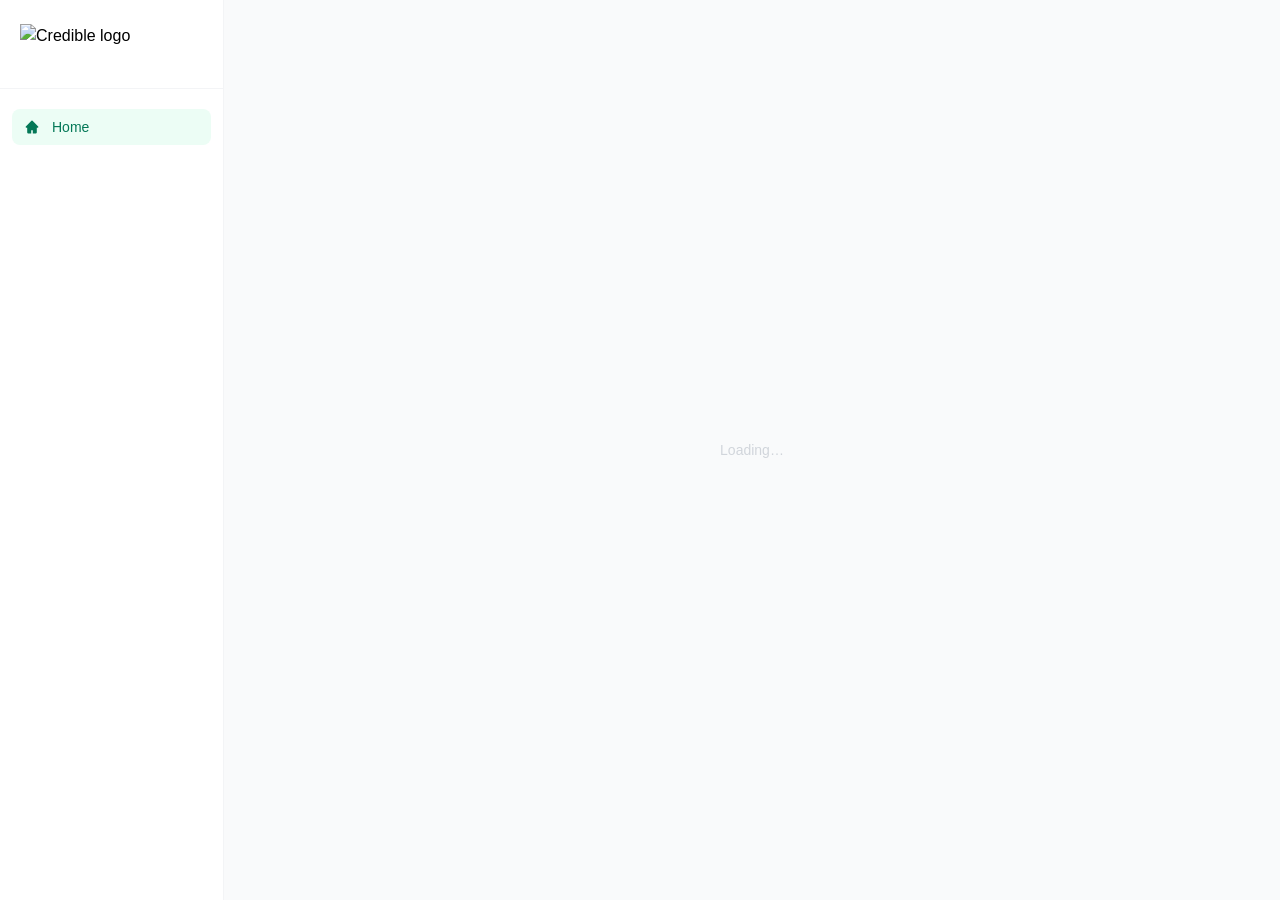
==== credhydro/index.html @ 875f3a6c "Add CredHydro dashboard Live hydroponic monitoring dashboard built with React + Vite. Displays pH, E" ====
<!doctype html>
<html lang="en">
  <head>
    <meta charset="UTF-8" />
    <link rel="icon" type="image/avif" href="/credhydro/images/Credible_Logo.png.avif" />
    <meta name="viewport" content="width=device-width, initial-scale=1.0" />
    <title>CredHydro Dashboard</title>
    <script type="module" crossorigin src="/credhydro/assets/index-Dl5Q5G6D.js"></script>
    <link rel="stylesheet" crossorigin href="/credhydro/assets/index-CTceBb5n.css">
  </head>
  <body>
    <div id="root"></div>
  </body>
</html>
---- credhydro/assets/index-CTceBb5n.css ----
*,:before,:after{--tw-border-spacing-x: 0;--tw-border-spacing-y: 0;--tw-translate-x: 0;--tw-translate-y: 0;--tw-rotate: 0;--tw-skew-x: 0;--tw-skew-y: 0;--tw-scale-x: 1;--tw-scale-y: 1;--tw-pan-x: ;--tw-pan-y: ;--tw-pinch-zoom: ;--tw-scroll-snap-strictness: proximity;--tw-gradient-from-position: ;--tw-gradient-via-position: ;--tw-gradient-to-position: ;--tw-ordinal: ;--tw-slashed-zero: ;--tw-numeric-figure: ;--tw-numeric-spacing: ;--tw-numeric-fraction: ;--tw-ring-inset: ;--tw-ring-offset-width: 0px;--tw-ring-offset-color: #fff;--tw-ring-color: rgb(59 130 246 / .5);--tw-ring-offset-shadow: 0 0 #0000;--tw-ring-shadow: 0 0 #0000;--tw-shadow: 0 0 #0000;--tw-shadow-colored: 0 0 #0000;--tw-blur: ;--tw-brightness: ;--tw-contrast: ;--tw-grayscale: ;--tw-hue-rotate: ;--tw-invert: ;--tw-saturate: ;--tw-sepia: ;--tw-drop-shadow: ;--tw-backdrop-blur: ;--tw-backdrop-brightness: ;--tw-backdrop-contrast: ;--tw-backdrop-grayscale: ;--tw-backdrop-hue-rotate: ;--tw-backdrop-invert: ;--tw-backdrop-opacity: ;--tw-backdrop-saturate: ;--tw-backdrop-sepia: ;--tw-contain-size: ;--tw-contain-layout: ;--tw-contain-paint: ;--tw-contain-style: }::backdrop{--tw-border-spacing-x: 0;--tw-border-spacing-y: 0;--tw-translate-x: 0;--tw-translate-y: 0;--tw-rotate: 0;--tw-skew-x: 0;--tw-skew-y: 0;--tw-scale-x: 1;--tw-scale-y: 1;--tw-pan-x: ;--tw-pan-y: ;--tw-pinch-zoom: ;--tw-scroll-snap-strictness: proximity;--tw-gradient-from-position: ;--tw-gradient-via-position: ;--tw-gradient-to-position: ;--tw-ordinal: ;--tw-slashed-zero: ;--tw-numeric-figure: ;--tw-numeric-spacing: ;--tw-numeric-fraction: ;--tw-ring-inset: ;--tw-ring-offset-width: 0px;--tw-ring-offset-color: #fff;--tw-ring-color: rgb(59 130 246 / .5);--tw-ring-offset-shadow: 0 0 #0000;--tw-ring-shadow: 0 0 #0000;--tw-shadow: 0 0 #0000;--tw-shadow-colored: 0 0 #0000;--tw-blur: ;--tw-brightness: ;--tw-contrast: ;--tw-grayscale: ;--tw-hue-rotate: ;--tw-invert: ;--tw-saturate: ;--tw-sepia: ;--tw-drop-shadow: ;--tw-backdrop-blur: ;--tw-backdrop-brightness: ;--tw-backdrop-contrast: ;--tw-backdrop-grayscale: ;--tw-backdrop-hue-rotate: ;--tw-backdrop-invert: ;--tw-backdrop-opacity: ;--tw-backdrop-saturate: ;--tw-backdrop-sepia: ;--tw-contain-size: ;--tw-contain-layout: ;--tw-contain-paint: ;--tw-contain-style: }*,:before,:after{box-sizing:border-box;border-width:0;border-style:solid;border-color:#e5e7eb}:before,:after{--tw-content: ""}html,:host{line-height:1.5;-webkit-text-size-adjust:100%;-moz-tab-size:4;-o-tab-size:4;tab-size:4;font-family:ui-sans-serif,system-ui,sans-serif,"Apple Color Emoji","Segoe UI Emoji",Segoe UI Symbol,"Noto Color Emoji";font-feature-settings:normal;font-variation-settings:normal;-webkit-tap-highlight-color:transparent}body{margin:0;line-height:inherit}hr{height:0;color:inherit;border-top-width:1px}abbr:where([title]){-webkit-text-decoration:underline dotted;text-decoration:underline dotted}h1,h2,h3,h4,h5,h6{font-size:inherit;font-weight:inherit}a{color:inherit;text-decoration:inherit}b,strong{font-weight:bolder}code,kbd,samp,pre{font-family:ui-monospace,SFMono-Regular,Menlo,Monaco,Consolas,Liberation Mono,Courier New,monospace;font-feature-settings:normal;font-variation-settings:normal;font-size:1em}small{font-size:80%}sub,sup{font-size:75%;line-height:0;position:relative;vertical-align:baseline}sub{bottom:-.25em}sup{top:-.5em}table{text-indent:0;border-color:inherit;border-collapse:collapse}button,input,optgroup,select,textarea{font-family:inherit;font-feature-settings:inherit;font-variation-settings:inherit;font-size:100%;font-weight:inherit;line-height:inherit;letter-spacing:inherit;color:inherit;margin:0;padding:0}button,select{text-transform:none}button,input:where([type=button]),input:where([type=reset]),input:where([type=submit]){-webkit-appearance:button;background-color:transparent;background-image:none}:-moz-focusring{outline:auto}:-moz-ui-invalid{box-shadow:none}progress{vertical-align:baseline}::-webkit-inner-spin-button,::-webkit-outer-spin-button{height:auto}[type=search]{-webkit-appearance:textfield;outline-offset:-2px}::-webkit-search-decoration{-webkit-appearance:none}::-webkit-file-upload-button{-webkit-appearance:button;font:inherit}summary{display:list-item}blockquote,dl,dd,h1,h2,h3,h4,h5,h6,hr,figure,p,pre{margin:0}fieldset{margin:0;padding:0}legend{padding:0}ol,ul,menu{list-style:none;margin:0;padding:0}dialog{padding:0}textarea{resize:vertical}input::-moz-placeholder,textarea::-moz-placeholder{opacity:1;color:#9ca3af}input::placeholder,textarea::placeholder{opacity:1;color:#9ca3af}button,[role=button]{cursor:pointer}:disabled{cursor:default}img,svg,video,canvas,audio,iframe,embed,object{display:block;vertical-align:middle}img,video{max-width:100%;height:auto}[hidden]:where(:not([hidden=until-found])){display:none}.-mt-2{margin-top:-.5rem}.mt-0\.5{margin-top:.125rem}.mt-2{margin-top:.5rem}.flex{display:flex}.grid{display:grid}.h-10{height:2.5rem}.h-4{height:1rem}.h-full{height:100%}.min-h-screen{min-height:100vh}.w-4{width:1rem}.w-56{width:14rem}.w-auto{width:auto}.w-full{width:100%}.max-w-2xl{max-width:42rem}.flex-1{flex:1 1 0%}.shrink-0{flex-shrink:0}.grid-cols-2{grid-template-columns:repeat(2,minmax(0,1fr))}.flex-col{flex-direction:column}.items-center{align-items:center}.items-baseline{align-items:baseline}.justify-center{justify-content:center}.justify-between{justify-content:space-between}.gap-1{gap:.25rem}.gap-2{gap:.5rem}.gap-3{gap:.75rem}.gap-4{gap:1rem}.gap-6{gap:1.5rem}.gap-8{gap:2rem}.rounded-2xl{border-radius:1rem}.rounded-lg{border-radius:.5rem}.border{border-width:1px}.border-b{border-bottom-width:1px}.border-r{border-right-width:1px}.border-gray-100{--tw-border-opacity: 1;border-color:rgb(243 244 246 / var(--tw-border-opacity, 1))}.bg-emerald-50{--tw-bg-opacity: 1;background-color:rgb(236 253 245 / var(--tw-bg-opacity, 1))}.bg-gray-50{--tw-bg-opacity: 1;background-color:rgb(249 250 251 / var(--tw-bg-opacity, 1))}.bg-white{--tw-bg-opacity: 1;background-color:rgb(255 255 255 / var(--tw-bg-opacity, 1))}.object-contain{-o-object-fit:contain;object-fit:contain}.p-3{padding:.75rem}.p-5{padding:1.25rem}.p-8{padding:2rem}.px-2{padding-left:.5rem;padding-right:.5rem}.px-3{padding-left:.75rem;padding-right:.75rem}.px-5{padding-left:1.25rem;padding-right:1.25rem}.py-2{padding-top:.5rem;padding-bottom:.5rem}.py-6{padding-top:1.5rem;padding-bottom:1.5rem}.text-left{text-align:left}.text-2xl{font-size:1.5rem;line-height:2rem}.text-4xl{font-size:2.25rem;line-height:2.5rem}.text-sm{font-size:.875rem;line-height:1.25rem}.text-xl{font-size:1.25rem;line-height:1.75rem}.text-xs{font-size:.75rem;line-height:1rem}.font-bold{font-weight:700}.font-medium{font-weight:500}.font-semibold{font-weight:600}.uppercase{text-transform:uppercase}.tabular-nums{--tw-numeric-spacing: tabular-nums;font-variant-numeric:var(--tw-ordinal) var(--tw-slashed-zero) var(--tw-numeric-figure) var(--tw-numeric-spacing) var(--tw-numeric-fraction)}.tracking-widest{letter-spacing:.1em}.text-emerald-600{--tw-text-opacity: 1;color:rgb(5 150 105 / var(--tw-text-opacity, 1))}.text-emerald-700{--tw-text-opacity: 1;color:rgb(4 120 87 / var(--tw-text-opacity, 1))}.text-gray-300{--tw-text-opacity: 1;color:rgb(209 213 219 / var(--tw-text-opacity, 1))}.text-gray-400{--tw-text-opacity: 1;color:rgb(156 163 175 / var(--tw-text-opacity, 1))}.text-gray-500{--tw-text-opacity: 1;color:rgb(107 114 128 / var(--tw-text-opacity, 1))}.text-gray-700{--tw-text-opacity: 1;color:rgb(55 65 81 / var(--tw-text-opacity, 1))}.text-red-400{--tw-text-opacity: 1;color:rgb(248 113 113 / var(--tw-text-opacity, 1))}.shadow-sm{--tw-shadow: 0 1px 2px 0 rgb(0 0 0 / .05);--tw-shadow-colored: 0 1px 2px 0 var(--tw-shadow-color);box-shadow:var(--tw-ring-offset-shadow, 0 0 #0000),var(--tw-ring-shadow, 0 0 #0000),var(--tw-shadow)}.transition-colors{transition-property:color,background-color,border-color,text-decoration-color,fill,stroke;transition-timing-function:cubic-bezier(.4,0,.2,1);transition-duration:.15s}body{font-family:-apple-system,BlinkMacSystemFont,Segoe UI,Roboto,sans-serif;-webkit-font-smoothing:antialiased}.hover\:bg-gray-50:hover{--tw-bg-opacity: 1;background-color:rgb(249 250 251 / var(--tw-bg-opacity, 1))}.hover\:text-gray-700:hover{--tw-text-opacity: 1;color:rgb(55 65 81 / var(--tw-text-opacity, 1))}
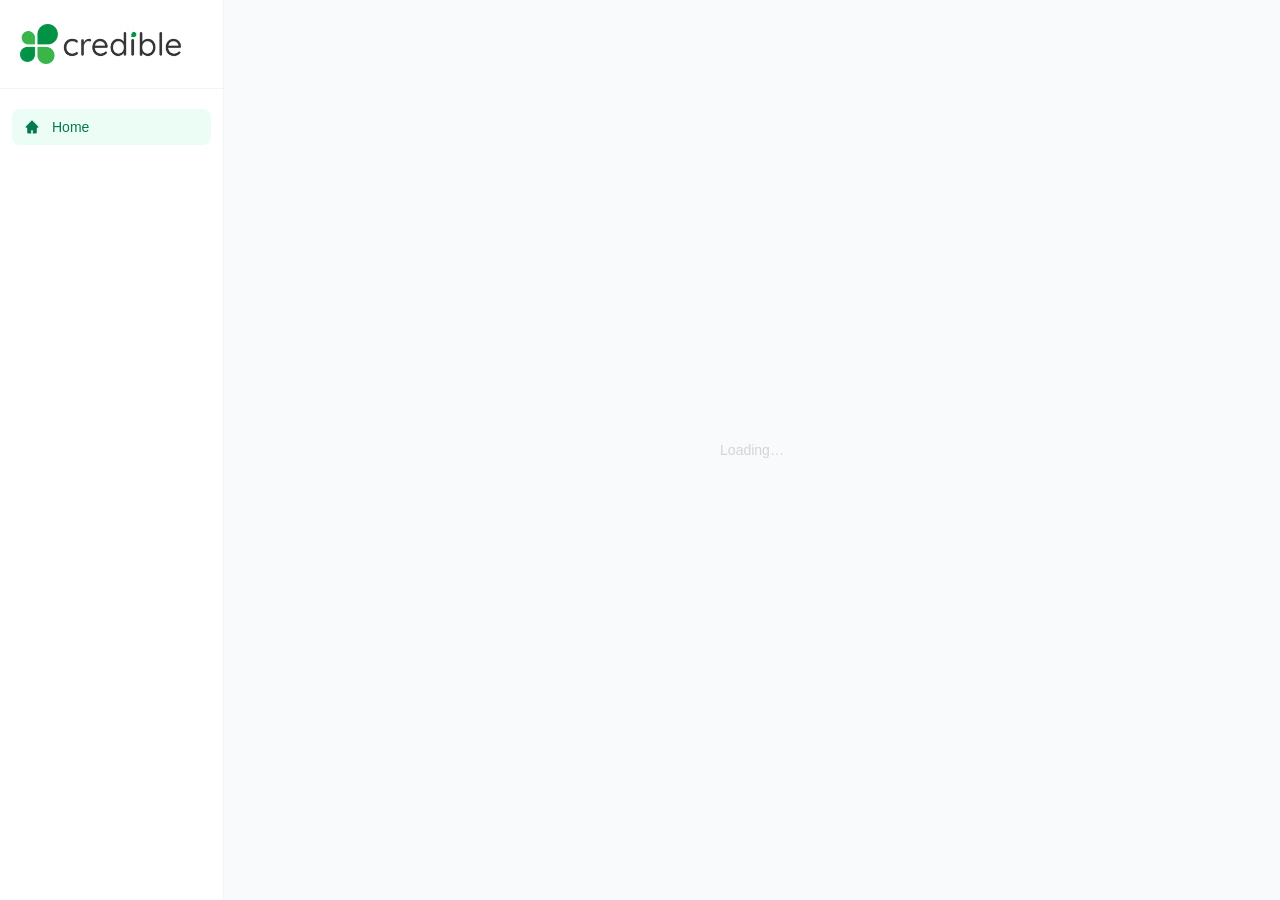
==== commit 55ef0a40: "Fix logo path for subdirectory deploy Use Vite BASE_URL so logo resolves to /credhydro/images/ corre" ====
--- a/credhydro/index.html
+++ b/credhydro/index.html
@@ -5,7 +5,7 @@
     <link rel="icon" type="image/avif" href="/credhydro/images/Credible_Logo.png.avif" />
     <meta name="viewport" content="width=device-width, initial-scale=1.0" />
     <title>CredHydro Dashboard</title>
-    <script type="module" crossorigin src="/credhydro/assets/index-Dl5Q5G6D.js"></script>
+    <script type="module" crossorigin src="/credhydro/assets/index-CAEU3pjd.js"></script>
     <link rel="stylesheet" crossorigin href="/credhydro/assets/index-CTceBb5n.css">
   </head>
   <body>
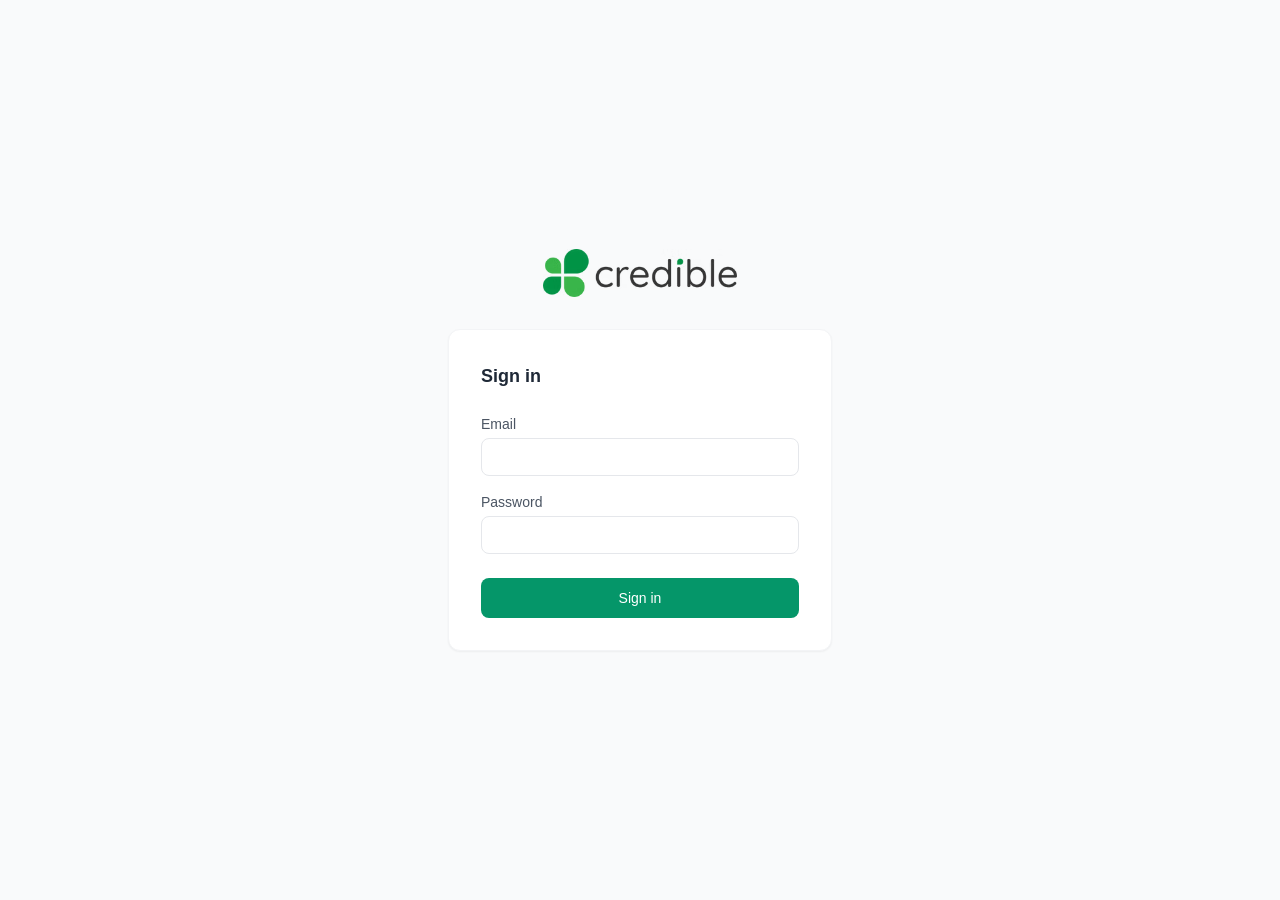
==== commit 32cfc332: "Deploy CredHydro dashboard with auth and v4 DB support Adds login page, per-user device scoping, and" ====
--- a/credhydro/index.html
+++ b/credhydro/index.html
@@ -5,8 +5,8 @@
     <link rel="icon" type="image/avif" href="/credhydro/images/Credible_Logo.png.avif" />
     <meta name="viewport" content="width=device-width, initial-scale=1.0" />
     <title>CredHydro Dashboard</title>
-    <script type="module" crossorigin src="/credhydro/assets/index-CAEU3pjd.js"></script>
-    <link rel="stylesheet" crossorigin href="/credhydro/assets/index-CTceBb5n.css">
+    <script type="module" crossorigin src="/credhydro/assets/index-DkBgBVfR.js"></script>
+    <link rel="stylesheet" crossorigin href="/credhydro/assets/index-CUGEm_UD.css">
   </head>
   <body>
     <div id="root"></div>
--- a/credhydro/assets/index-CUGEm_UD.css
+++ b/credhydro/assets/index-CUGEm_UD.css
@@ -0,0 +1 @@
+*,:before,:after{--tw-border-spacing-x: 0;--tw-border-spacing-y: 0;--tw-translate-x: 0;--tw-translate-y: 0;--tw-rotate: 0;--tw-skew-x: 0;--tw-skew-y: 0;--tw-scale-x: 1;--tw-scale-y: 1;--tw-pan-x: ;--tw-pan-y: ;--tw-pinch-zoom: ;--tw-scroll-snap-strictness: proximity;--tw-gradient-from-position: ;--tw-gradient-via-position: ;--tw-gradient-to-position: ;--tw-ordinal: ;--tw-slashed-zero: ;--tw-numeric-figure: ;--tw-numeric-spacing: ;--tw-numeric-fraction: ;--tw-ring-inset: ;--tw-ring-offset-width: 0px;--tw-ring-offset-color: #fff;--tw-ring-color: rgb(59 130 246 / .5);--tw-ring-offset-shadow: 0 0 #0000;--tw-ring-shadow: 0 0 #0000;--tw-shadow: 0 0 #0000;--tw-shadow-colored: 0 0 #0000;--tw-blur: ;--tw-brightness: ;--tw-contrast: ;--tw-grayscale: ;--tw-hue-rotate: ;--tw-invert: ;--tw-saturate: ;--tw-sepia: ;--tw-drop-shadow: ;--tw-backdrop-blur: ;--tw-backdrop-brightness: ;--tw-backdrop-contrast: ;--tw-backdrop-grayscale: ;--tw-backdrop-hue-rotate: ;--tw-backdrop-invert: ;--tw-backdrop-opacity: ;--tw-backdrop-saturate: ;--tw-backdrop-sepia: ;--tw-contain-size: ;--tw-contain-layout: ;--tw-contain-paint: ;--tw-contain-style: }::backdrop{--tw-border-spacing-x: 0;--tw-border-spacing-y: 0;--tw-translate-x: 0;--tw-translate-y: 0;--tw-rotate: 0;--tw-skew-x: 0;--tw-skew-y: 0;--tw-scale-x: 1;--tw-scale-y: 1;--tw-pan-x: ;--tw-pan-y: ;--tw-pinch-zoom: ;--tw-scroll-snap-strictness: proximity;--tw-gradient-from-position: ;--tw-gradient-via-position: ;--tw-gradient-to-position: ;--tw-ordinal: ;--tw-slashed-zero: ;--tw-numeric-figure: ;--tw-numeric-spacing: ;--tw-numeric-fraction: ;--tw-ring-inset: ;--tw-ring-offset-width: 0px;--tw-ring-offset-color: #fff;--tw-ring-color: rgb(59 130 246 / .5);--tw-ring-offset-shadow: 0 0 #0000;--tw-ring-shadow: 0 0 #0000;--tw-shadow: 0 0 #0000;--tw-shadow-colored: 0 0 #0000;--tw-blur: ;--tw-brightness: ;--tw-contrast: ;--tw-grayscale: ;--tw-hue-rotate: ;--tw-invert: ;--tw-saturate: ;--tw-sepia: ;--tw-drop-shadow: ;--tw-backdrop-blur: ;--tw-backdrop-brightness: ;--tw-backdrop-contrast: ;--tw-backdrop-grayscale: ;--tw-backdrop-hue-rotate: ;--tw-backdrop-invert: ;--tw-backdrop-opacity: ;--tw-backdrop-saturate: ;--tw-backdrop-sepia: ;--tw-contain-size: ;--tw-contain-layout: ;--tw-contain-paint: ;--tw-contain-style: }*,:before,:after{box-sizing:border-box;border-width:0;border-style:solid;border-color:#e5e7eb}:before,:after{--tw-content: ""}html,:host{line-height:1.5;-webkit-text-size-adjust:100%;-moz-tab-size:4;-o-tab-size:4;tab-size:4;font-family:ui-sans-serif,system-ui,sans-serif,"Apple Color Emoji","Segoe UI Emoji",Segoe UI Symbol,"Noto Color Emoji";font-feature-settings:normal;font-variation-settings:normal;-webkit-tap-highlight-color:transparent}body{margin:0;line-height:inherit}hr{height:0;color:inherit;border-top-width:1px}abbr:where([title]){-webkit-text-decoration:underline dotted;text-decoration:underline dotted}h1,h2,h3,h4,h5,h6{font-size:inherit;font-weight:inherit}a{color:inherit;text-decoration:inherit}b,strong{font-weight:bolder}code,kbd,samp,pre{font-family:ui-monospace,SFMono-Regular,Menlo,Monaco,Consolas,Liberation Mono,Courier New,monospace;font-feature-settings:normal;font-variation-settings:normal;font-size:1em}small{font-size:80%}sub,sup{font-size:75%;line-height:0;position:relative;vertical-align:baseline}sub{bottom:-.25em}sup{top:-.5em}table{text-indent:0;border-color:inherit;border-collapse:collapse}button,input,optgroup,select,textarea{font-family:inherit;font-feature-settings:inherit;font-variation-settings:inherit;font-size:100%;font-weight:inherit;line-height:inherit;letter-spacing:inherit;color:inherit;margin:0;padding:0}button,select{text-transform:none}button,input:where([type=button]),input:where([type=reset]),input:where([type=submit]){-webkit-appearance:button;background-color:transparent;background-image:none}:-moz-focusring{outline:auto}:-moz-ui-invalid{box-shadow:none}progress{vertical-align:baseline}::-webkit-inner-spin-button,::-webkit-outer-spin-button{height:auto}[type=search]{-webkit-appearance:textfield;outline-offset:-2px}::-webkit-search-decoration{-webkit-appearance:none}::-webkit-file-upload-button{-webkit-appearance:button;font:inherit}summary{display:list-item}blockquote,dl,dd,h1,h2,h3,h4,h5,h6,hr,figure,p,pre{margin:0}fieldset{margin:0;padding:0}legend{padding:0}ol,ul,menu{list-style:none;margin:0;padding:0}dialog{padding:0}textarea{resize:vertical}input::-moz-placeholder,textarea::-moz-placeholder{opacity:1;color:#9ca3af}input::placeholder,textarea::placeholder{opacity:1;color:#9ca3af}button,[role=button]{cursor:pointer}:disabled{cursor:default}img,svg,video,canvas,audio,iframe,embed,object{display:block;vertical-align:middle}img,video{max-width:100%;height:auto}[hidden]:where(:not([hidden=until-found])){display:none}.-mt-2{margin-top:-.5rem}.mb-1\.5{margin-bottom:.375rem}.mb-6{margin-bottom:1.5rem}.mb-8{margin-bottom:2rem}.mt-0\.5{margin-top:.125rem}.mt-2{margin-top:.5rem}.mt-auto{margin-top:auto}.block{display:block}.flex{display:flex}.grid{display:grid}.hidden{display:none}.h-10{height:2.5rem}.h-12{height:3rem}.h-4{height:1rem}.h-8{height:2rem}.h-full{height:100%}.min-h-screen{min-height:100vh}.w-4{width:1rem}.w-56{width:14rem}.w-auto{width:auto}.w-full{width:100%}.min-w-0{min-width:0px}.max-w-sm{max-width:24rem}.flex-1{flex:1 1 0%}.shrink-0{flex-shrink:0}.grid-cols-2{grid-template-columns:repeat(2,minmax(0,1fr))}.flex-col{flex-direction:column}.items-center{align-items:center}.items-baseline{align-items:baseline}.justify-center{justify-content:center}.justify-between{justify-content:space-between}.gap-1{gap:.25rem}.gap-2{gap:.5rem}.gap-3{gap:.75rem}.gap-4{gap:1rem}.gap-6{gap:1.5rem}.overflow-visible{overflow:visible}.rounded-2xl{border-radius:1rem}.rounded-lg{border-radius:.5rem}.rounded-xl{border-radius:.75rem}.border{border-width:1px}.border-b{border-bottom-width:1px}.border-r{border-right-width:1px}.border-t{border-top-width:1px}.border-gray-100{--tw-border-opacity: 1;border-color:rgb(243 244 246 / var(--tw-border-opacity, 1))}.border-gray-200{--tw-border-opacity: 1;border-color:rgb(229 231 235 / var(--tw-border-opacity, 1))}.bg-emerald-50{--tw-bg-opacity: 1;background-color:rgb(236 253 245 / var(--tw-bg-opacity, 1))}.bg-emerald-600{--tw-bg-opacity: 1;background-color:rgb(5 150 105 / var(--tw-bg-opacity, 1))}.bg-gray-50{--tw-bg-opacity: 1;background-color:rgb(249 250 251 / var(--tw-bg-opacity, 1))}.bg-red-50{--tw-bg-opacity: 1;background-color:rgb(254 242 242 / var(--tw-bg-opacity, 1))}.bg-white{--tw-bg-opacity: 1;background-color:rgb(255 255 255 / var(--tw-bg-opacity, 1))}.object-contain{-o-object-fit:contain;object-fit:contain}.p-3{padding:.75rem}.p-4{padding:1rem}.p-5{padding:1.25rem}.p-8{padding:2rem}.px-2{padding-left:.5rem;padding-right:.5rem}.px-2\.5{padding-left:.625rem;padding-right:.625rem}.px-3{padding-left:.75rem;padding-right:.75rem}.px-4{padding-left:1rem;padding-right:1rem}.px-5{padding-left:1.25rem;padding-right:1.25rem}.py-1\.5{padding-top:.375rem;padding-bottom:.375rem}.py-2{padding-top:.5rem;padding-bottom:.5rem}.py-2\.5{padding-top:.625rem;padding-bottom:.625rem}.py-3{padding-top:.75rem;padding-bottom:.75rem}.py-6{padding-top:1.5rem;padding-bottom:1.5rem}.text-left{text-align:left}.text-center{text-align:center}.text-2xl{font-size:1.5rem;line-height:2rem}.text-4xl{font-size:2.25rem;line-height:2.5rem}.text-lg{font-size:1.125rem;line-height:1.75rem}.text-sm{font-size:.875rem;line-height:1.25rem}.text-xl{font-size:1.25rem;line-height:1.75rem}.text-xs{font-size:.75rem;line-height:1rem}.font-bold{font-weight:700}.font-medium{font-weight:500}.font-semibold{font-weight:600}.uppercase{text-transform:uppercase}.tabular-nums{--tw-numeric-spacing: tabular-nums;font-variant-numeric:var(--tw-ordinal) var(--tw-slashed-zero) var(--tw-numeric-figure) var(--tw-numeric-spacing) var(--tw-numeric-fraction)}.tracking-wide{letter-spacing:.025em}.tracking-widest{letter-spacing:.1em}.text-emerald-600{--tw-text-opacity: 1;color:rgb(5 150 105 / var(--tw-text-opacity, 1))}.text-emerald-700{--tw-text-opacity: 1;color:rgb(4 120 87 / var(--tw-text-opacity, 1))}.text-gray-300{--tw-text-opacity: 1;color:rgb(209 213 219 / var(--tw-text-opacity, 1))}.text-gray-400{--tw-text-opacity: 1;color:rgb(156 163 175 / var(--tw-text-opacity, 1))}.text-gray-500{--tw-text-opacity: 1;color:rgb(107 114 128 / var(--tw-text-opacity, 1))}.text-gray-600{--tw-text-opacity: 1;color:rgb(75 85 99 / var(--tw-text-opacity, 1))}.text-gray-700{--tw-text-opacity: 1;color:rgb(55 65 81 / var(--tw-text-opacity, 1))}.text-gray-800{--tw-text-opacity: 1;color:rgb(31 41 55 / var(--tw-text-opacity, 1))}.text-red-400{--tw-text-opacity: 1;color:rgb(248 113 113 / var(--tw-text-opacity, 1))}.text-red-600{--tw-text-opacity: 1;color:rgb(220 38 38 / var(--tw-text-opacity, 1))}.text-white{--tw-text-opacity: 1;color:rgb(255 255 255 / var(--tw-text-opacity, 1))}.shadow-sm{--tw-shadow: 0 1px 2px 0 rgb(0 0 0 / .05);--tw-shadow-colored: 0 1px 2px 0 var(--tw-shadow-color);box-shadow:var(--tw-ring-offset-shadow, 0 0 #0000),var(--tw-ring-shadow, 0 0 #0000),var(--tw-shadow)}.filter{filter:var(--tw-blur) var(--tw-brightness) var(--tw-contrast) var(--tw-grayscale) var(--tw-hue-rotate) var(--tw-invert) var(--tw-saturate) var(--tw-sepia) var(--tw-drop-shadow)}.transition-colors{transition-property:color,background-color,border-color,text-decoration-color,fill,stroke;transition-timing-function:cubic-bezier(.4,0,.2,1);transition-duration:.15s}body{font-family:-apple-system,BlinkMacSystemFont,Segoe UI,Roboto,sans-serif;-webkit-font-smoothing:antialiased}.hover\:bg-emerald-700:hover{--tw-bg-opacity: 1;background-color:rgb(4 120 87 / var(--tw-bg-opacity, 1))}.hover\:bg-gray-50:hover{--tw-bg-opacity: 1;background-color:rgb(249 250 251 / var(--tw-bg-opacity, 1))}.hover\:text-gray-700:hover{--tw-text-opacity: 1;color:rgb(55 65 81 / var(--tw-text-opacity, 1))}.focus\:border-transparent:focus{border-color:transparent}.focus\:outline-none:focus{outline:2px solid transparent;outline-offset:2px}.focus\:ring-2:focus{--tw-ring-offset-shadow: var(--tw-ring-inset) 0 0 0 var(--tw-ring-offset-width) var(--tw-ring-offset-color);--tw-ring-shadow: var(--tw-ring-inset) 0 0 0 calc(2px + var(--tw-ring-offset-width)) var(--tw-ring-color);box-shadow:var(--tw-ring-offset-shadow),var(--tw-ring-shadow),var(--tw-shadow, 0 0 #0000)}.focus\:ring-emerald-500:focus{--tw-ring-opacity: 1;--tw-ring-color: rgb(16 185 129 / var(--tw-ring-opacity, 1))}.disabled\:opacity-50:disabled{opacity:.5}@media (min-width: 640px){.sm\:grid-cols-3{grid-template-columns:repeat(3,minmax(0,1fr))}}@media (min-width: 768px){.md\:flex{display:flex}.md\:hidden{display:none}.md\:p-6{padding:1.5rem}.md\:p-8{padding:2rem}}
